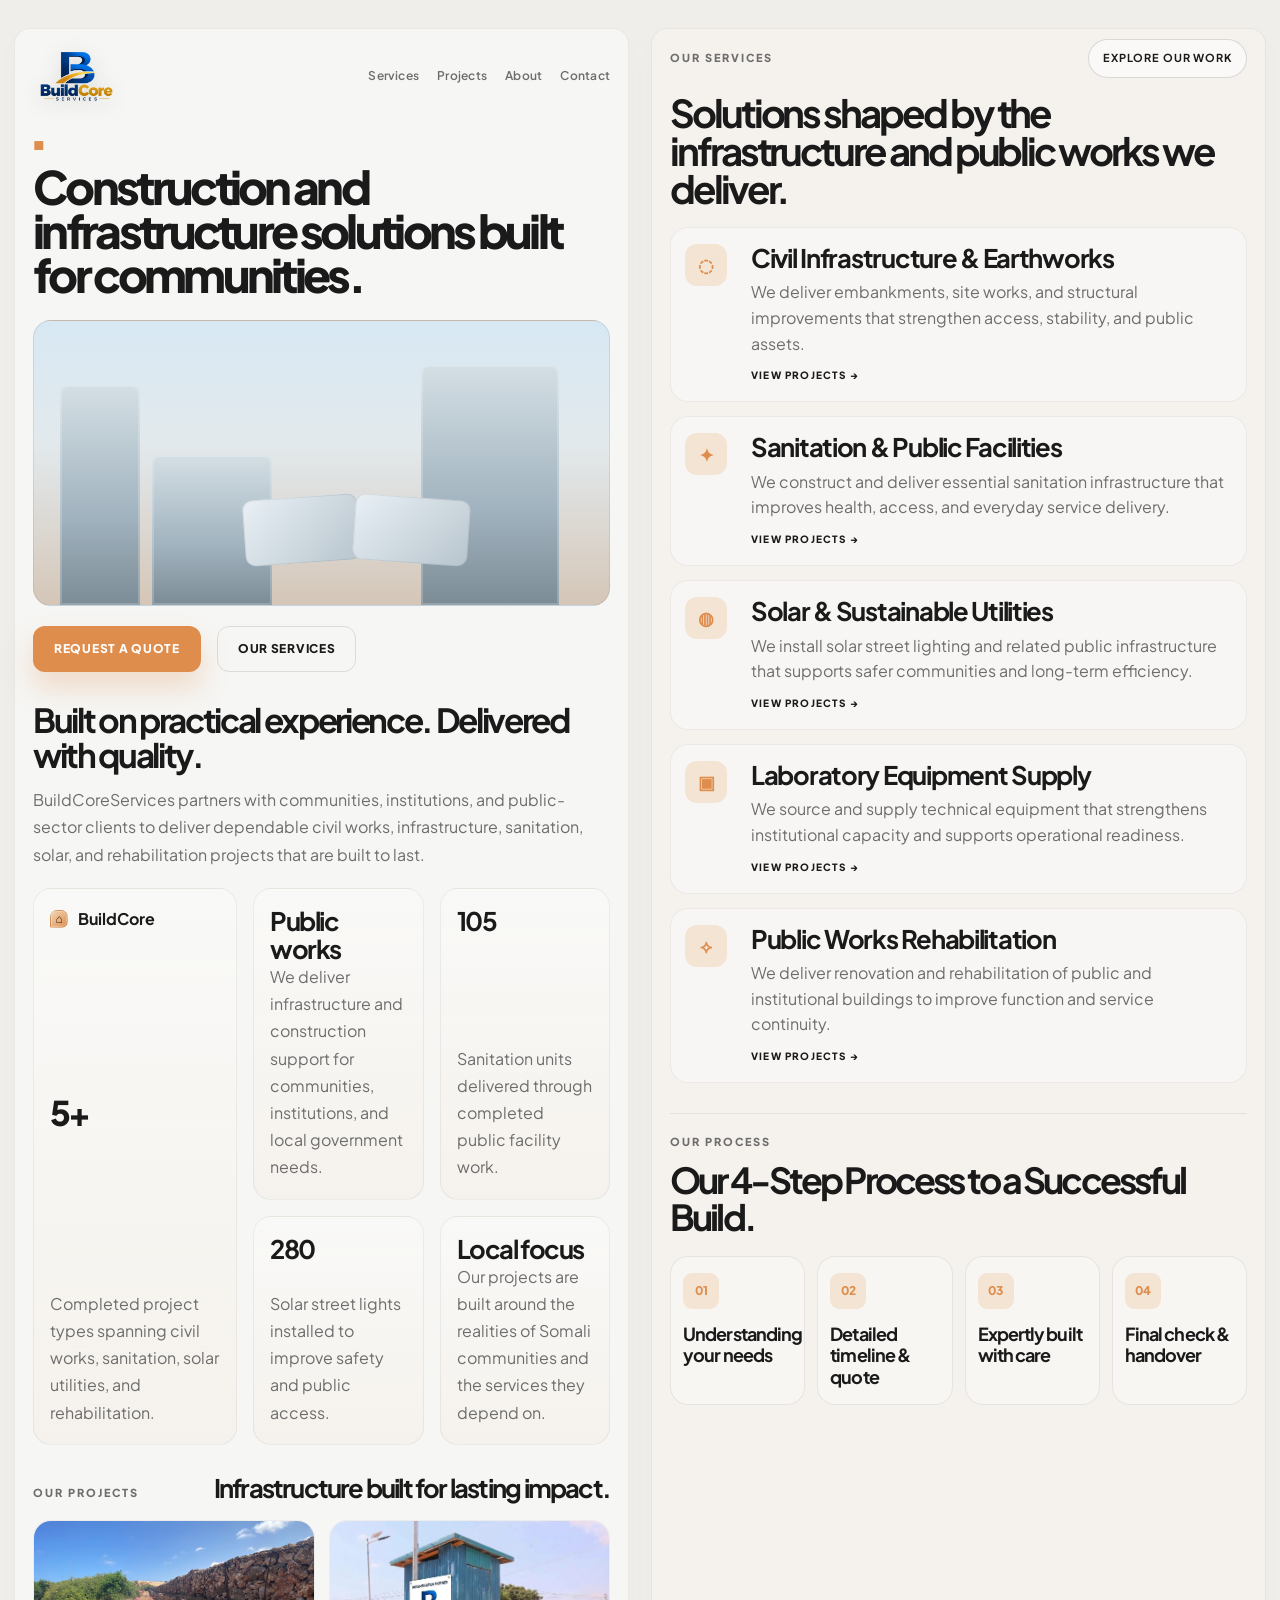
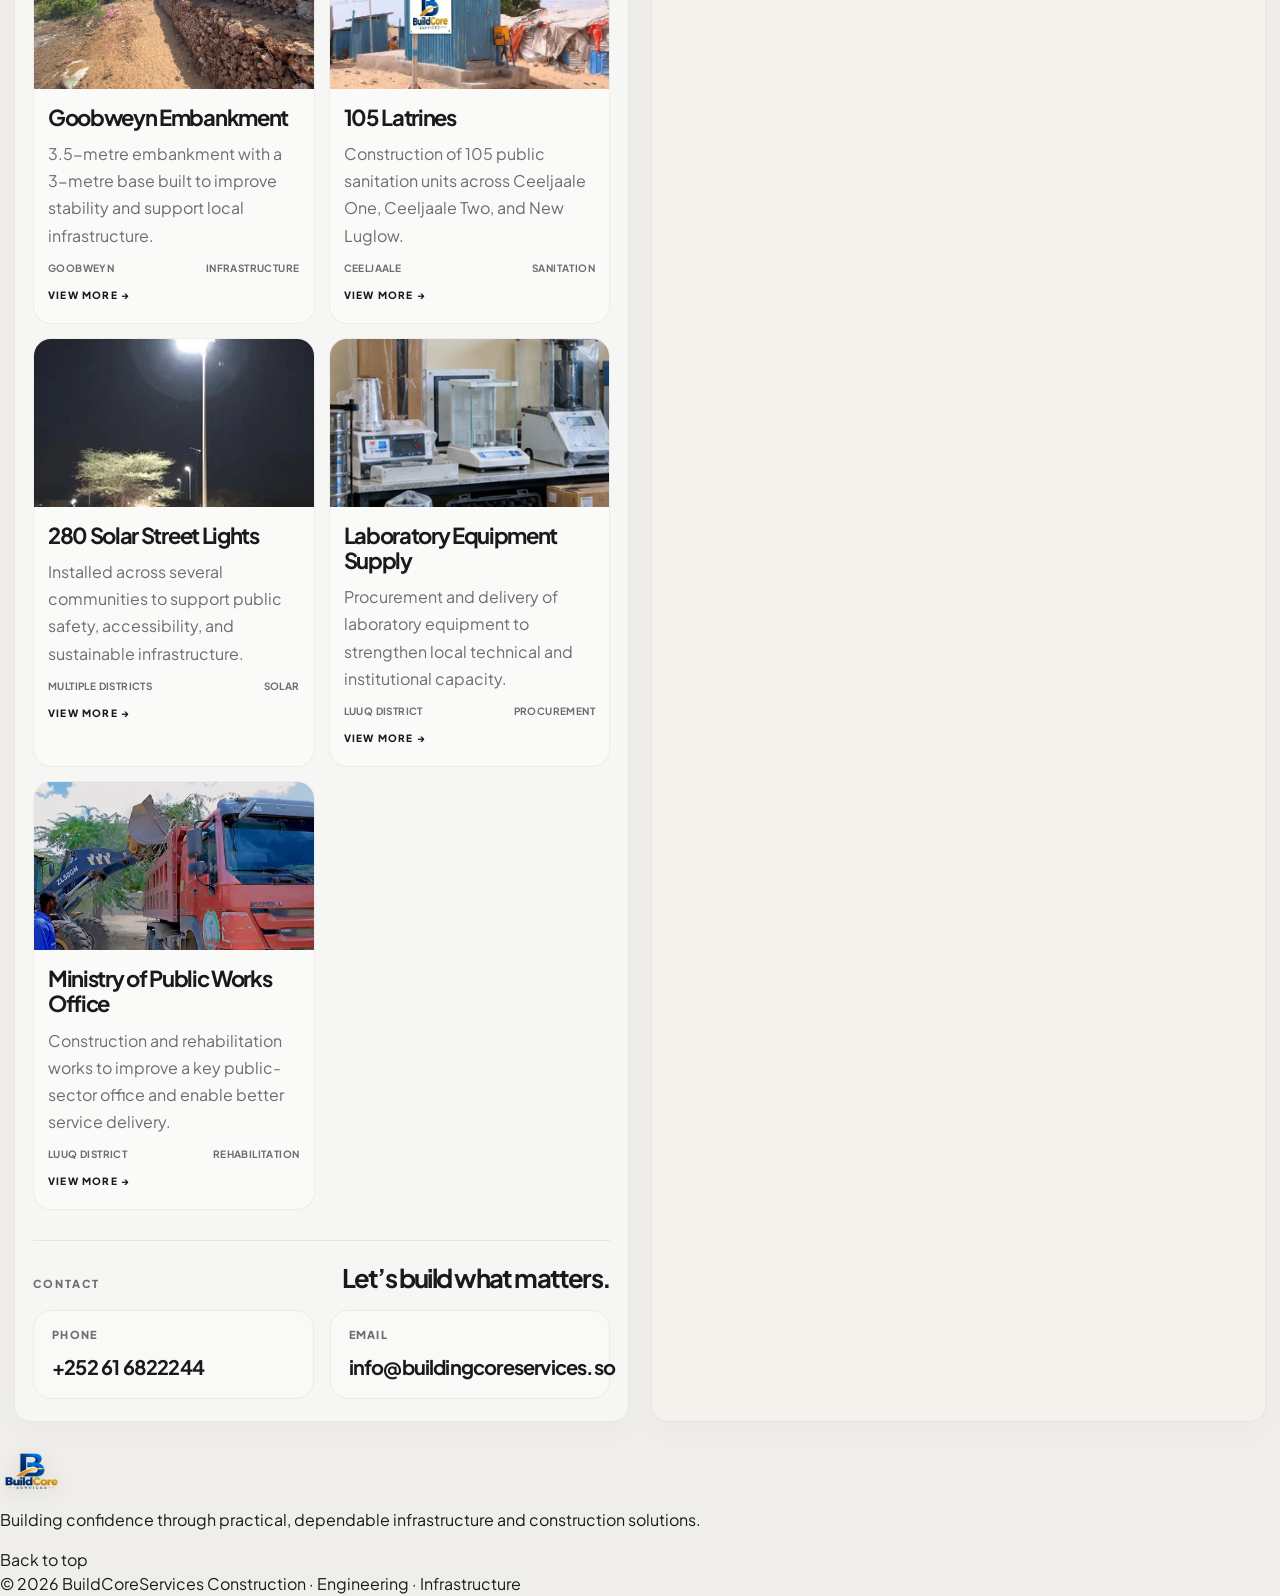
==== index.html @ 2fee492f "Add website files" ====
<!DOCTYPE html>
<html lang="en">
<head>
  <meta charset="UTF-8">
  <meta name="viewport" content="width=device-width, initial-scale=1.0">
  <title>BuildCoreServices | Building with Purpose</title>
  <link rel="icon" type="image/x-icon" href="assets/favicon.ico">
  <link rel="icon" type="image/png" sizes="32x32" href="assets/favicon-32x32.png">
  <link rel="icon" type="image/png" sizes="16x16" href="assets/favicon-16x16.png">
  <link rel="apple-touch-icon" sizes="180x180" href="assets/apple-touch-icon.png">
  <link rel="manifest" href="assets/site.webmanifest">
  <link rel="preconnect" href="https://fonts.googleapis.com">
  <link rel="preconnect" href="https://fonts.gstatic.com" crossorigin>
  <link href="https://fonts.googleapis.com/css2?family=Plus+Jakarta+Sans:wght@400;500;600;700;800&display=swap" rel="stylesheet">
  <link rel="stylesheet" href="styles.css">
</head>
<body id="top">
  <div class="page-shell">
    <div class="panel left-panel">
      <header class="panel-header left-header">
        <div class="brand brand-inline">
          <img class="brand-logo" src="assets/ChatGPT%20Image%20Oct%2020,%202026,%2007_03_15%20PM.png" alt="BuildCoreServices logo">
        </div>
        <nav class="mini-nav" aria-label="Main navigation">
          <a href="#services">Services</a>
          <a href="#projects">Projects</a>
          <a href="about.html">About</a>
          <a href="#contact">Contact</a>
        </nav>
      </header>

      <div class="hero-copy">
        <div class="eyebrow-line">■</div>
        <h1>Construction and infrastructure solutions built for communities.</h1>
      </div>

      <div class="hero-image-wrap">
        <div class="hero-image placeholder-scene">
          <div class="sky"></div>
          <div class="tower tower-left"></div>
          <div class="tower tower-right"></div>
          <div class="tower tower-mid"></div>
          <div class="worker worker-one"></div>
          <div class="worker worker-two"></div>
        </div>
      </div>

      <div class="cta-row">
        <a href="#contact" class="btn btn-primary">Request a Quote</a>
        <a href="#services" class="btn btn-secondary">Our Services</a>
      </div>

      <section class="quality-block" id="services">
        <h2>Built on practical experience. Delivered with quality.</h2>
        <p>BuildCoreServices partners with communities, institutions, and public-sector clients to deliver dependable civil works, infrastructure, sanitation, solar, and rehabilitation projects that are built to last.</p>

        <div class="quality-grid">
          <div class="stat-card large-card">
            <div class="mini-brand">
              <span class="brand-mark small-mark"><span class="mark-icon">⌂</span></span>
              <strong>BuildCore</strong>
            </div>
            <div class="big-number">5+</div>
            <p>Completed project types spanning civil works, sanitation, solar utilities, and rehabilitation.</p>
          </div>

          <div class="stat-card">
            <h3>Public works</h3>
            <p>We deliver infrastructure and construction support for communities, institutions, and local government needs.</p>
          </div>

          <div class="stat-card">
            <h3>105</h3>
            <p>Sanitation units delivered through completed public facility work.</p>
          </div>

          <div class="stat-card">
            <h3>280</h3>
            <p>Solar street lights installed to improve safety and public access.</p>
          </div>

          <div class="stat-card">
            <h3>Local focus</h3>
            <p>Our projects are built around the realities of Somali communities and the services they depend on.</p>
          </div>
        </div>
      </section>

      <section class="project-section" id="projects">
        <div class="section-lead">
          <div class="eyebrow-text">Our Projects</div>
          <h3>Infrastructure built for lasting impact.</h3>
        </div>

        <div class="project-cards compact-projects">
          <article class="project-card">
            <div class="project-photo photo-goobweyn"></div>
            <div class="project-meta">
              <h4>Goobweyn Embankment</h4>
              <p>3.5-metre embankment with a 3-metre base built to improve stability and support local infrastructure.</p>
              <div class="meta-row">
                <span>Goobweyn</span>
                <span>Infrastructure</span>
              </div>
              <a href="projects/goobweyn-embankment.html">View More →</a>
            </div>
          </article>

          <article class="project-card">
            <div class="project-photo photo-latrines"></div>
            <div class="project-meta">
              <h4>105 Latrines</h4>
              <p>Construction of 105 public sanitation units across Ceeljaale One, Ceeljaale Two, and New Luglow.</p>
              <div class="meta-row">
                <span>Ceeljaale</span>
                <span>Sanitation</span>
              </div>
              <a href="projects/latrines-ceeljaale.html">View More →</a>
            </div>
          </article>

          <article class="project-card">
            <div class="project-photo photo-solar"></div>
            <div class="project-meta">
              <h4>280 Solar Street Lights</h4>
              <p>Installed across several communities to support public safety, accessibility, and sustainable infrastructure.</p>
              <div class="meta-row">
                <span>Multiple districts</span>
                <span>Solar</span>
              </div>
              <a href="projects/solar-street-lights.html">View More →</a>
            </div>
          </article>

          <article class="project-card">
            <div class="project-photo photo-lab"></div>
            <div class="project-meta">
              <h4>Laboratory Equipment Supply</h4>
              <p>Procurement and delivery of laboratory equipment to strengthen local technical and institutional capacity.</p>
              <div class="meta-row">
                <span>Luuq District</span>
                <span>Procurement</span>
              </div>
              <a href="projects/laboratory-equipment.html">View More →</a>
            </div>
          </article>

          <article class="project-card">
            <div class="project-photo photo-ministry"></div>
            <div class="project-meta">
              <h4>Ministry of Public Works Office</h4>
              <p>Construction and rehabilitation works to improve a key public-sector office and enable better service delivery.</p>
              <div class="meta-row">
                <span>Luuq District</span>
                <span>Rehabilitation</span>
              </div>
              <a href="projects/ministry-public-works.html">View More →</a>
            </div>
          </article>
        </div>
      </section>

      <section class="contact-section" id="contact">
        <div class="section-lead">
          <div class="eyebrow-text">Contact</div>
          <h3>Let’s build what matters.</h3>
        </div>

        <div class="contact-panel">
          <div class="contact-method">
            <span>Phone</span>
            <a href="tel:+252616822244">+252 61 6822244</a>
          </div>
          <div class="contact-method">
            <span>Email</span>
            <a href="mailto:info@buildingcoreservices.so">info@buildingcoreservices.so</a>
          </div>
        </div>
      </section>
    </div>

    <div class="panel right-panel">
      <header class="panel-header right-header">
        <div class="eyebrow-text">Our Services</div>
        <button class="ghost-btn">Explore Our Work</button>
      </header>

      <h2 class="right-title">Solutions shaped by the infrastructure and public works we deliver.</h2>

      <div class="service-stack">
        <article class="service-tile">
          <div class="tile-icon">◌</div>
          <div class="tile-copy">
            <h3>Civil Infrastructure &amp; Earthworks</h3>
            <p>We deliver embankments, site works, and structural improvements that strengthen access, stability, and public assets.</p>
            <a href="#projects">View projects →</a>
          </div>
        </article>

        <article class="service-tile">
          <div class="tile-icon">✦</div>
          <div class="tile-copy">
            <h3>Sanitation &amp; Public Facilities</h3>
            <p>We construct and deliver essential sanitation infrastructure that improves health, access, and everyday service delivery.</p>
            <a href="#projects">View projects →</a>
          </div>
        </article>

        <article class="service-tile">
          <div class="tile-icon">◍</div>
          <div class="tile-copy">
            <h3>Solar &amp; Sustainable Utilities</h3>
            <p>We install solar street lighting and related public infrastructure that supports safer communities and long-term efficiency.</p>
            <a href="#projects">View projects →</a>
          </div>
        </article>

        <article class="service-tile">
          <div class="tile-icon">▣</div>
          <div class="tile-copy">
            <h3>Laboratory Equipment Supply</h3>
            <p>We source and supply technical equipment that strengthens institutional capacity and supports operational readiness.</p>
            <a href="#projects">View projects →</a>
          </div>
        </article>

        <article class="service-tile">
          <div class="tile-icon">⟡</div>
          <div class="tile-copy">
            <h3>Public Works Rehabilitation</h3>
            <p>We deliver renovation and rehabilitation of public and institutional buildings to improve function and service continuity.</p>
            <a href="#projects">View projects →</a>
          </div>
        </article>
      </div>

      <div class="process-banner">
        <div class="eyebrow-text">Our Process</div>
        <h3>Our 4-Step Process to a Successful Build.</h3>
        <div class="process-steps">
          <div class="step"><span>01</span><h4>Understanding your needs</h4></div>
          <div class="step"><span>02</span><h4>Detailed timeline &amp; quote</h4></div>
          <div class="step"><span>03</span><h4>Expertly built with care</h4></div>
          <div class="step"><span>04</span><h4>Final check &amp; handover</h4></div>
        </div>
      </div>
    </div>
  </div>

  <footer class="site-footer homepage-footer">
    <div class="container footer-top">
      <a class="brand brand-small" href="index.html" aria-label="BuildCoreServices home">
        <img class="brand-logo brand-logo-footer" src="assets/ChatGPT%20Image%20Oct%2020,%202026,%2007_03_15%20PM.png" alt="BuildCoreServices logo">
      </a>
      <p>Building confidence through practical, dependable infrastructure and construction solutions.</p>
      <a href="#top" class="back-top">Back to top</a>
    </div>
    <div class="container footer-bottom">
      <span>© <span id="year"></span> BuildCoreServices</span>
      <span>Construction · Engineering · Infrastructure</span>
    </div>
  </footer>

  <script src="script.js"></script>
</body>
</html>
---- styles.css ----
:root {
  --page-bg: #efeeeb;
  --panel-bg: #f6f4f1;
  --card-bg: #f4f1ec;
  --off-white: #faf8f6;
  --orange: #df8d4d;
  --orange-soft: #f4e4d4;
  --text: #1a1a1a;
  --muted: #6d6d6d;
  --line: rgba(26, 26, 26, 0.08);
  --shadow: 0 20px 40px rgba(23, 18, 13, 0.08);
  --radius: 22px;
}

* { box-sizing: border-box; }
html { scroll-behavior: smooth; }
body {
  margin: 0;
  font-family: 'Plus Jakarta Sans', 'Inter', sans-serif;
  background: var(--page-bg);
  color: var(--text);
  line-height: 1.5;
  -webkit-font-smoothing: antialiased;
}

a { color: inherit; text-decoration: none; }
img { display: block; max-width: 100%; }
button { font: inherit; }
::selection { background: rgba(223, 141, 77, 0.18); }

.page-shell {
  max-width: 1360px;
  margin: 28px auto;
  display: grid;
  grid-template-columns: 1fr 1fr;
  gap: 22px;
  padding: 0 14px;
}

.panel {
  background: rgba(255,255,255,0.46);
  border: 1px solid rgba(26,26,26,0.06);
  border-radius: 16px;
  padding: 18px 18px 22px;
  box-shadow: 0 12px 30px rgba(16, 11, 6, 0.02);
}

.panel-header {
  display: flex;
  align-items: center;
  justify-content: space-between;
  gap: 16px;
}

.brand-inline {
  display: inline-flex;
  align-items: center;
  gap: 10px;
}

.brand-logo {
  display: block;
  height: 58px;
  width: auto;
  max-width: 230px;
  object-fit: contain;
  filter: drop-shadow(0 4px 10px rgba(23, 23, 23, 0.12));
}

.brand-logo-footer {
  height: 42px;
}

.brand-mark {
  display: inline-flex;
  width: 27px;
  height: 27px;
  align-items: center;
  justify-content: center;
  border-radius: 7px 7px 7px 2px;
  background: linear-gradient(135deg, #f1d6b4, #df8d4d);
  border: 1px solid rgba(26,26,26,0.08);
  color: #2e1f0f;
  font-weight: 800;
  box-shadow: inset 0 0 0 1px rgba(255,255,255,0.25);
}

.small-mark {
  width: 18px;
  height: 18px;
  font-size: 12px;
}

.mark-icon { font-size: 12px; }

.brand-text {
  font-size: 18px;
  font-weight: 800;
  letter-spacing: -0.05em;
}

.mini-nav {
  display: flex;
  align-items: center;
  flex-wrap: wrap;
  justify-content: center;
  gap: 18px;
  font-size: 12px;
  letter-spacing: 0.02em;
  color: var(--muted);
  font-weight: 600;
}

.hero-copy {
  margin-top: 22px;
  padding-top: 10px;
}

.eyebrow-line {
  font-size: 12px;
  color: var(--orange);
  margin-bottom: 10px;
}

.left-panel h1 {
  margin: 0;
  font-size: clamp(38px, 3.6vw, 68px);
  line-height: 0.95;
  letter-spacing: -0.08em;
  font-weight: 800;
  max-width: 620px;
}

.right-heading,
.right-title {
  margin: 0;
}

.hero-image-wrap {
  margin-top: 24px;
}

.placeholder-scene {
  position: relative;
  height: 286px;
  overflow: hidden;
  border-radius: 18px;
  background: linear-gradient(180deg, #cfe3f0 0%, #dfe7eb 42%, #d5c6b7 100%);
  border: 1px solid rgba(26,26,26,0.08);
}

.sky { position: absolute; inset: 0; background: linear-gradient(180deg, rgba(255,255,255,0.18), rgba(255,255,255,0)); }

.tower {
  position: absolute;
  bottom: 0;
  width: 110px;
  border-radius: 8px 8px 0 0;
  background: linear-gradient(180deg, #d4dfe4, #a1b3bf 60%, #7c8c96 100%);
  box-shadow: inset 0 0 0 2px rgba(255,255,255,0.2);
}

.tower-left { left: 26px; height: 220px; width: 80px; }
.tower-mid { left: 118px; height: 150px; width: 120px; }
.tower-right { right: 50px; height: 240px; width: 138px; }

.worker {
  position: absolute;
  bottom: 42px;
  width: 115px;
  height: 66px;
  border-radius: 10px;
  background: linear-gradient(135deg, #e9f0f6, #b8c5cd);
  box-shadow: inset 0 0 0 1px rgba(26,26,26,0.08);
}

.worker-one { left: 210px; transform: rotate(-4deg); }
.worker-two { right: 140px; transform: rotate(4deg); }

.cta-row {
  display: flex;
  gap: 16px;
  margin-top: 20px;
  margin-bottom: 30px;
}

.btn {
  display: inline-flex;
  align-items: center;
  justify-content: center;
  min-height: 46px;
  padding: 0 20px;
  border-radius: 12px;
  font-size: 12px;
  font-weight: 800;
  letter-spacing: 0.06em;
  text-transform: uppercase;
  border: 1px solid transparent;
}

.btn-primary {
  background: var(--orange);
  color: #fff;
  box-shadow: 0 16px 28px rgba(223,141,77,0.25);
}

.btn-secondary {
  background: transparent;
  border-color: rgba(26,26,26,0.12);
  color: var(--text);
}

.quality-block {
  margin-top: 20px;
}

.quality-block h2 {
  margin: 0 0 14px;
  font-size: clamp(26px, 2.6vw, 42px);
  letter-spacing: -0.07em;
  line-height: 1.05;
}

.quality-block p {
  margin: 0;
  color: var(--muted);
  line-height: 1.7;
}

.quality-grid {
  display: grid;
  grid-template-columns: 1.2fr 1fr 1fr;
  gap: 16px;
  margin-top: 20px;
}

.stat-card {
  background: rgba(255,255,255,0.18);
  border: 1px solid rgba(26,26,26,0.06);
  border-radius: 18px;
  padding: 18px 16px;
  min-height: 128px;
  display: flex;
  flex-direction: column;
  justify-content: space-between;
  background: linear-gradient(180deg, rgba(255,255,255,0.36), rgba(245,240,233,0.7));
}

.large-card {
  grid-column: 1 / 2;
  grid-row: 1 / 3;
  min-height: 262px;
}

.mini-brand {
  display: flex;
  align-items: center;
  gap: 10px;
  margin-bottom: 18px;
}

.big-number {
  font-size: clamp(34px, 2.5vw, 52px);
  font-weight: 800;
  letter-spacing: -0.08em;
  line-height: 1;
  margin-bottom: 12px;
}

.stat-card h3 {
  margin: 0;
  font-size: clamp(18px, 2vw, 28px);
  letter-spacing: -0.06em;
  line-height: 1.1;
}

.right-panel {
  background: #f5f2ee;
  padding-top: 10px;
}

.right-header {
  margin-bottom: 16px;
}

.eyebrow-text {
  font-size: 11px;
  letter-spacing: 0.18em;
  text-transform: uppercase;
  color: var(--muted);
  font-weight: 800;
}

.ghost-btn {
  border: 1px solid rgba(26,26,26,0.14);
  background: rgba(255,255,255,0.5);
  color: var(--text);
  padding: 10px 14px;
  border-radius: 999px;
  font-size: 11px;
  letter-spacing: 0.08em;
  text-transform: uppercase;
  font-weight: 700;
  cursor: pointer;
}

.right-title {
  margin: 8px 0 18px;
  font-size: clamp(34px, 3vw, 54px);
  line-height: 1;
  letter-spacing: -0.08em;
  max-width: 570px;
}

.service-stack {
  display: grid;
  gap: 14px;
  margin-top: 8px;
}

.service-tile {
  display: grid;
  grid-template-columns: 52px 1fr;
  gap: 14px;
  background: rgba(255,255,255,0.34);
  border: 1px solid rgba(26,26,26,0.06);
  border-radius: 18px;
  padding: 16px 14px;
}

.tile-icon {
  display: grid;
  place-items: center;
  width: 42px;
  height: 42px;
  border-radius: 12px;
  background: var(--orange-soft);
  color: var(--orange);
  font-size: 18px;
  font-weight: 900;
}

.tile-copy h3 {
  margin: 0 0 8px;
  font-size: clamp(20px, 2vw, 28px);
  line-height: 1.08;
  letter-spacing: -0.05em;
}

.tile-copy p {
  margin: 0;
  color: var(--muted);
  line-height: 1.6;
}

.tile-copy a,
.project-meta a {
  display: inline-block;
  margin-top: 12px;
  color: var(--text);
  font-size: 10px;
  letter-spacing: 0.12em;
  text-transform: uppercase;
  font-weight: 800;
}

.project-section {
  margin-top: 30px;
}

.section-lead {
  display: flex;
  align-items: end;
  justify-content: space-between;
  gap: 16px;
  margin-bottom: 18px;
}

.section-lead h3 {
  margin: 0;
  font-size: clamp(24px, 2vw, 38px);
  letter-spacing: -0.07em;
  line-height: 1.05;
}

.project-cards {
  display: grid;
  grid-template-columns: repeat(3, minmax(0, 1fr));
  gap: 14px;
}

.compact-projects {
  grid-template-columns: repeat(2, minmax(0, 1fr));
}

.project-card {
  background: rgba(255,255,255,0.42);
  border: 1px solid rgba(26,26,26,0.06);
  border-radius: 18px;
  overflow: hidden;
}

.project-photo {
  position: relative;
  display: grid;
  place-items: center;
  min-height: 168px;
  color: rgba(26,26,26,0.5);
  text-transform: uppercase;
  letter-spacing: 0.12em;
  font-size: 10px;
  font-weight: 800;
  background-size: cover;
  background-position: center;
  background-repeat: no-repeat;
}

.photo-goobweyn { background-image: url('assets/goobweyn.jpeg'); }
.photo-latrines { background-image: url('assets/latrines.jpeg'); }
.photo-solar { background-image: url('assets/solar.jpeg'); }
.photo-lab { background-image: url('assets/labequipment.png'); }
.photo-ministry { background-image: url('assets/rehabministryofpublicworks.jpeg'); }

.project-meta {
  padding: 16px 14px 18px;
}

.project-meta h4 {
  margin: 0 0 10px;
  font-size: 22px;
  letter-spacing: -0.06em;
  line-height: 1.15;
}

.project-meta p {
  margin: 0;
  color: var(--muted);
  line-height: 1.7;
}

.meta-row {
  display: flex;
  justify-content: space-between;
  gap: 12px;
  margin-top: 12px;
  color: var(--muted);
  font-size: 10px;
  letter-spacing: 0.04em;
  text-transform: uppercase;
  font-weight: 700;
}

.process-banner {
  margin-top: 30px;
  padding-top: 20px;
  border-top: 1px solid rgba(26,26,26,0.08);
}

.process-banner h3 {
  margin: 10px 0 20px;
  font-size: clamp(28px, 2.8vw, 48px);
  line-height: 1.05;
  letter-spacing: -0.08em;
}

.process-steps {
  display: grid;
  grid-template-columns: repeat(4, minmax(0, 1fr));
  gap: 12px;
}

.step {
  background: rgba(255,255,255,0.3);
  border: 1px solid rgba(26,26,26,0.08);
  border-radius: 18px;
  padding: 16px 12px;
}

.step span {
  display: inline-flex;
  align-items: center;
  justify-content: center;
  width: 36px;
  height: 36px;
  border-radius: 9px;
  background: var(--orange-soft);
  color: var(--orange);
  font-size: 12px;
  font-weight: 800;
}

.step h4 {
  margin: 14px 0 0;
  font-size: 18px;
  letter-spacing: -0.05em;
  line-height: 1.2;
}

.project-page {
  background: var(--page-bg);
  color: var(--text);
}

.project-page .site-header {
  position: sticky;
  top: 0;
  z-index: 30;
  background: rgba(255, 255, 255, 0.82);
  backdrop-filter: blur(12px);
  border-bottom: 1px solid var(--line);
}

.project-page .container {
  width: min(1120px, calc(100% - 32px));
  margin: 0 auto;
}

.project-page .nav-wrap {
  display: flex;
  align-items: center;
  justify-content: space-between;
  gap: 16px;
  min-height: 86px;
}

.project-page .brand {
  display: inline-flex;
  align-items: center;
}

.project-page .main-nav {
  display: flex;
  align-items: center;
  gap: 26px;
  font-size: 12px;
  letter-spacing: 0.12em;
  text-transform: uppercase;
  font-weight: 700;
  color: var(--muted);
}

.project-page .main-nav a {
  position: relative;
}

.project-page .main-nav a::after {
  content: "";
  position: absolute;
  left: 0;
  bottom: -8px;
  width: 100%;
  height: 2px;
  background: var(--orange);
  transform: scaleX(0);
  transform-origin: left;
  transition: transform 0.2s ease;
}

.project-page .main-nav a:hover::after {
  transform: scaleX(1);
}

.project-page .nav-cta {
  display: inline-flex;
  align-items: center;
  justify-content: center;
  padding: 12px 18px;
  min-height: 44px;
  border-radius: 12px;
  background: var(--orange);
  color: #fff;
  font-size: 11px;
  letter-spacing: 0.12em;
  text-transform: uppercase;
  font-weight: 800;
  box-shadow: 0 16px 28px rgba(223, 141, 77, 0.22);
}

.project-page .project-header {
  padding: 72px 0 32px;
  background: linear-gradient(180deg, rgba(255,255,255,0.45), rgba(255,255,255,0.12));
}

.project-page .project-title-wrap {
  max-width: 840px;
}

.project-page .project-kicker {
  margin: 0 0 14px;
  color: var(--orange);
  font-size: 11px;
  font-weight: 800;
  letter-spacing: 0.18em;
  text-transform: uppercase;
}

.project-page .project-title-wrap h1 {
  margin: 0;
  font-size: clamp(42px, 4vw, 72px);
  letter-spacing: -0.08em;
  line-height: 0.96;
}

.project-page .project-summary {
  margin: 18px 0 0;
  max-width: 640px;
  color: var(--muted);
  font-size: 18px;
  line-height: 1.7;
}

.project-page .project-shell {
  padding: 0 0 80px;
}

.project-page .project-content {
  background: rgba(255,255,255,0.5);
  border: 1px solid var(--line);
  border-radius: 26px;
  padding: 28px 30px 34px;
  box-shadow: var(--shadow);
}

.project-page .project-meta {
  display: grid;
  grid-template-columns: repeat(3, minmax(0, 1fr));
  gap: 12px;
  margin-bottom: 24px;
}

.project-page .project-meta span {
  display: block;
  background: rgba(244, 228, 212, 0.55);
  border: 1px solid rgba(223, 141, 77, 0.12);
  color: var(--text);
  border-radius: 14px;
  padding: 12px 14px;
  font-size: 12px;
  font-weight: 700;
  line-height: 1.5;
}

.project-page .project-content p {
  margin: 0 0 20px;
  color: var(--muted);
  font-size: 17px;
  line-height: 1.8;
}

.project-page .project-content h2 {
  margin: 30px 0 14px;
  font-size: clamp(28px, 2.5vw, 40px);
  letter-spacing: -0.06em;
  line-height: 1.12;
}

.project-page .project-content ul {
  margin: 0 0 24px;
  padding-left: 20px;
  color: var(--text);
}

.project-page .project-content li {
  margin-bottom: 10px;
  color: var(--muted);
  font-size: 17px;
  line-height: 1.7;
}

.contact-section {
  margin-top: 30px;
  padding-top: 24px;
  border-top: 1px solid rgba(26,26,26,0.08);
}

.contact-panel {
  display: grid;
  grid-template-columns: repeat(2, minmax(0, 1fr));
  gap: 16px;
  margin-top: 16px;
}

.contact-method {
  display: flex;
  flex-direction: column;
  gap: 8px;
  background: rgba(255,255,255,0.36);
  border: 1px solid rgba(26,26,26,0.06);
  border-radius: 18px;
  padding: 16px 18px;
}

.contact-method span {
  font-size: 11px;
  letter-spacing: 0.12em;
  text-transform: uppercase;
  color: var(--muted);
  font-weight: 800;
}

.contact-method a {
  font-size: 20px;
  letter-spacing: -0.04em;
  font-weight: 700;
}

.project-page .project-back {
  display: inline-flex;
  align-items: center;
  gap: 8px;
  margin-top: 12px;
  color: var(--text);
  font-size: 11px;
  font-weight: 800;
  letter-spacing: 0.12em;
  text-transform: uppercase;
}

.project-page .site-footer {
  border-top: 1px solid var(--line);
  background: #f7f5f2;
}

.project-page .footer-top,
.project-page .footer-bottom {
  display: flex;
  align-items: center;
  justify-content: space-between;
  gap: 18px;
}

.project-page .footer-top {
  padding: 26px 0 18px;
}

.project-page .footer-top p {
  margin: 0;
  flex: 1;
  color: var(--muted);
  font-size: 14px;
}

.project-page .back-top {
  color: var(--text);
  font-size: 11px;
  letter-spacing: 0.12em;
  text-transform: uppercase;
  font-weight: 800;
}

.project-page .footer-bottom {
  padding: 18px 0 28px;
  border-top: 1px solid var(--line);
  color: var(--muted);
  font-size: 14px;
}

@media (max-width: 1100px) {
  .page-shell {
    grid-template-columns: 1fr;
  }
  .project-cards {
    grid-template-columns: repeat(2, minmax(0, 1fr));
  }
}

@media (max-width: 760px) {
  .page-shell {
    margin: 14px auto;
    padding: 0 10px;
  }

  .panel {
    padding: 16px 14px 18px;
  }

  .panel-header,
  .section-lead,
  .right-header {
    flex-direction: column;
    align-items: flex-start;
  }

  .mini-nav {
    justify-content: flex-start;
    gap: 10px 14px;
  }

  .cta-row {
    flex-direction: column;
  }

  .quality-grid,
  .project-cards,
  .process-steps {
    grid-template-columns: 1fr;
  }

  .large-card {
    grid-column: auto;
    grid-row: auto;
  }

  .service-tile {
    grid-template-columns: 1fr;
  }
}
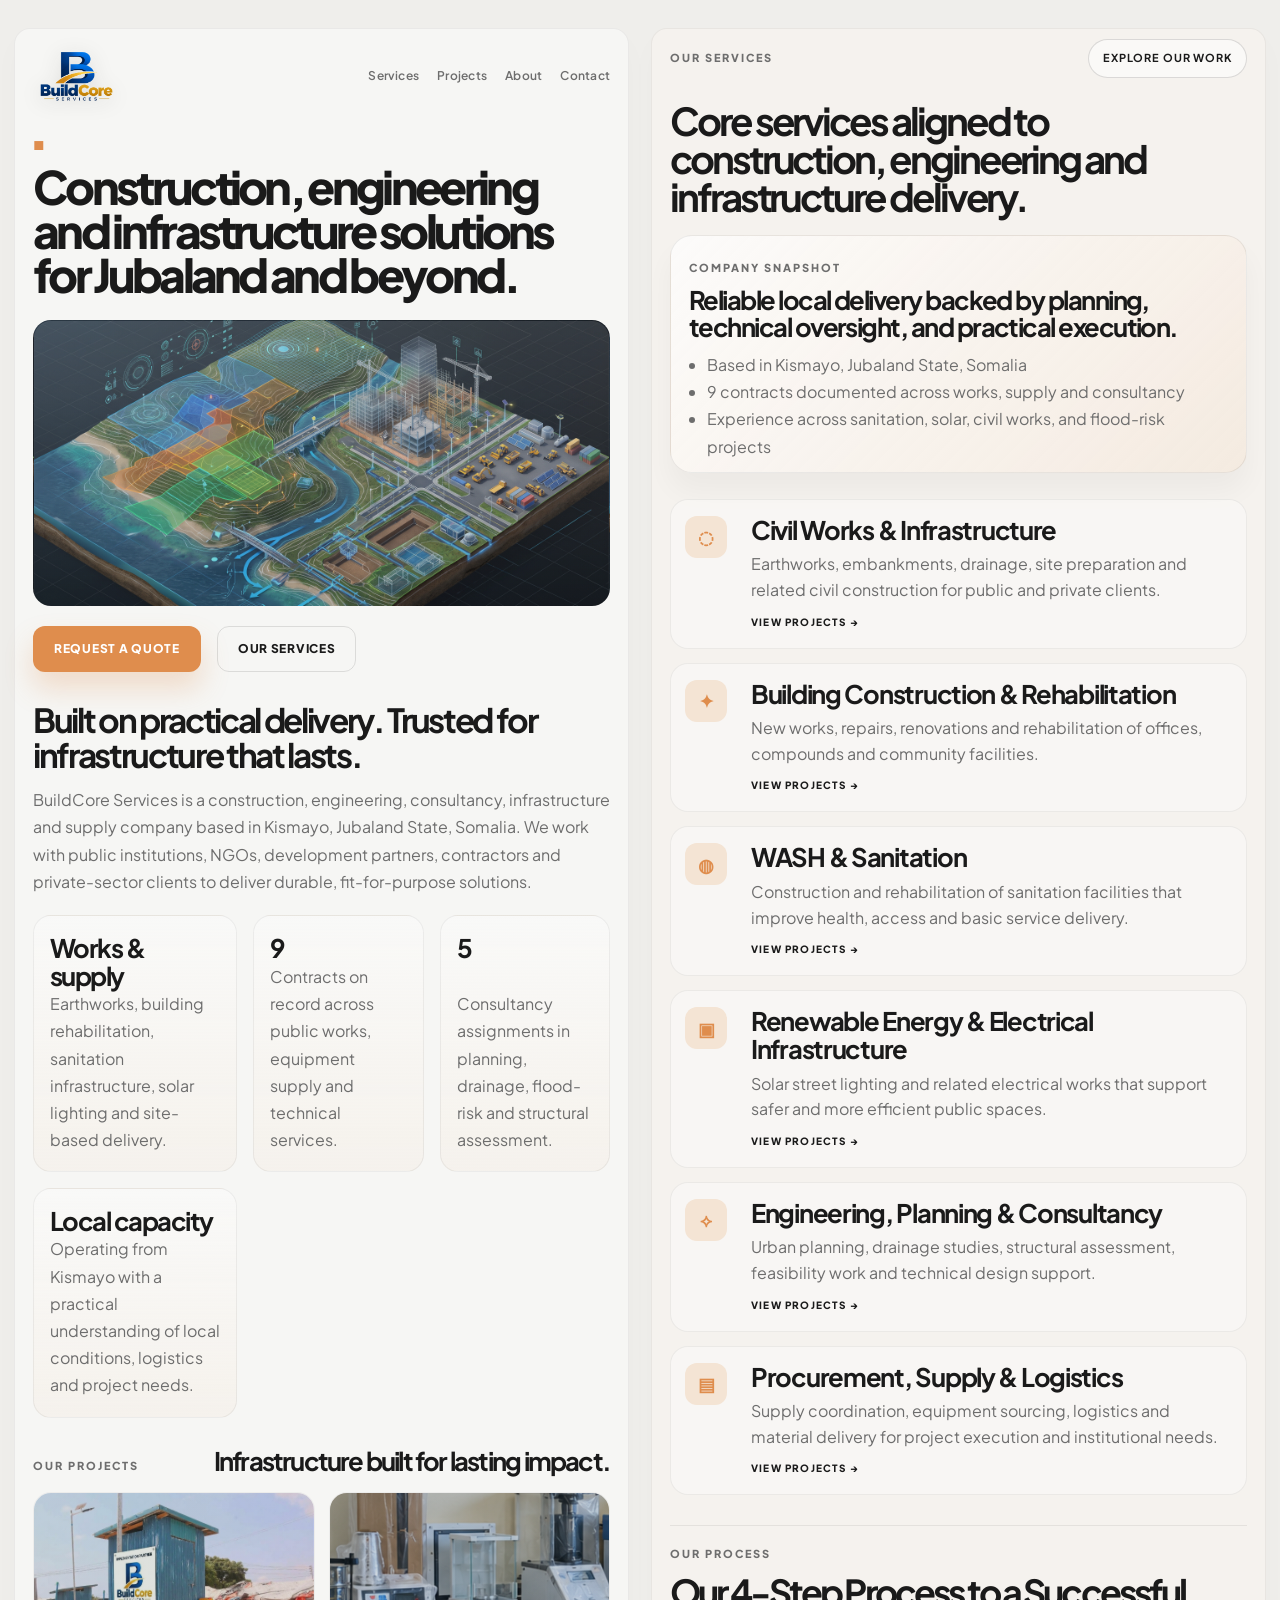
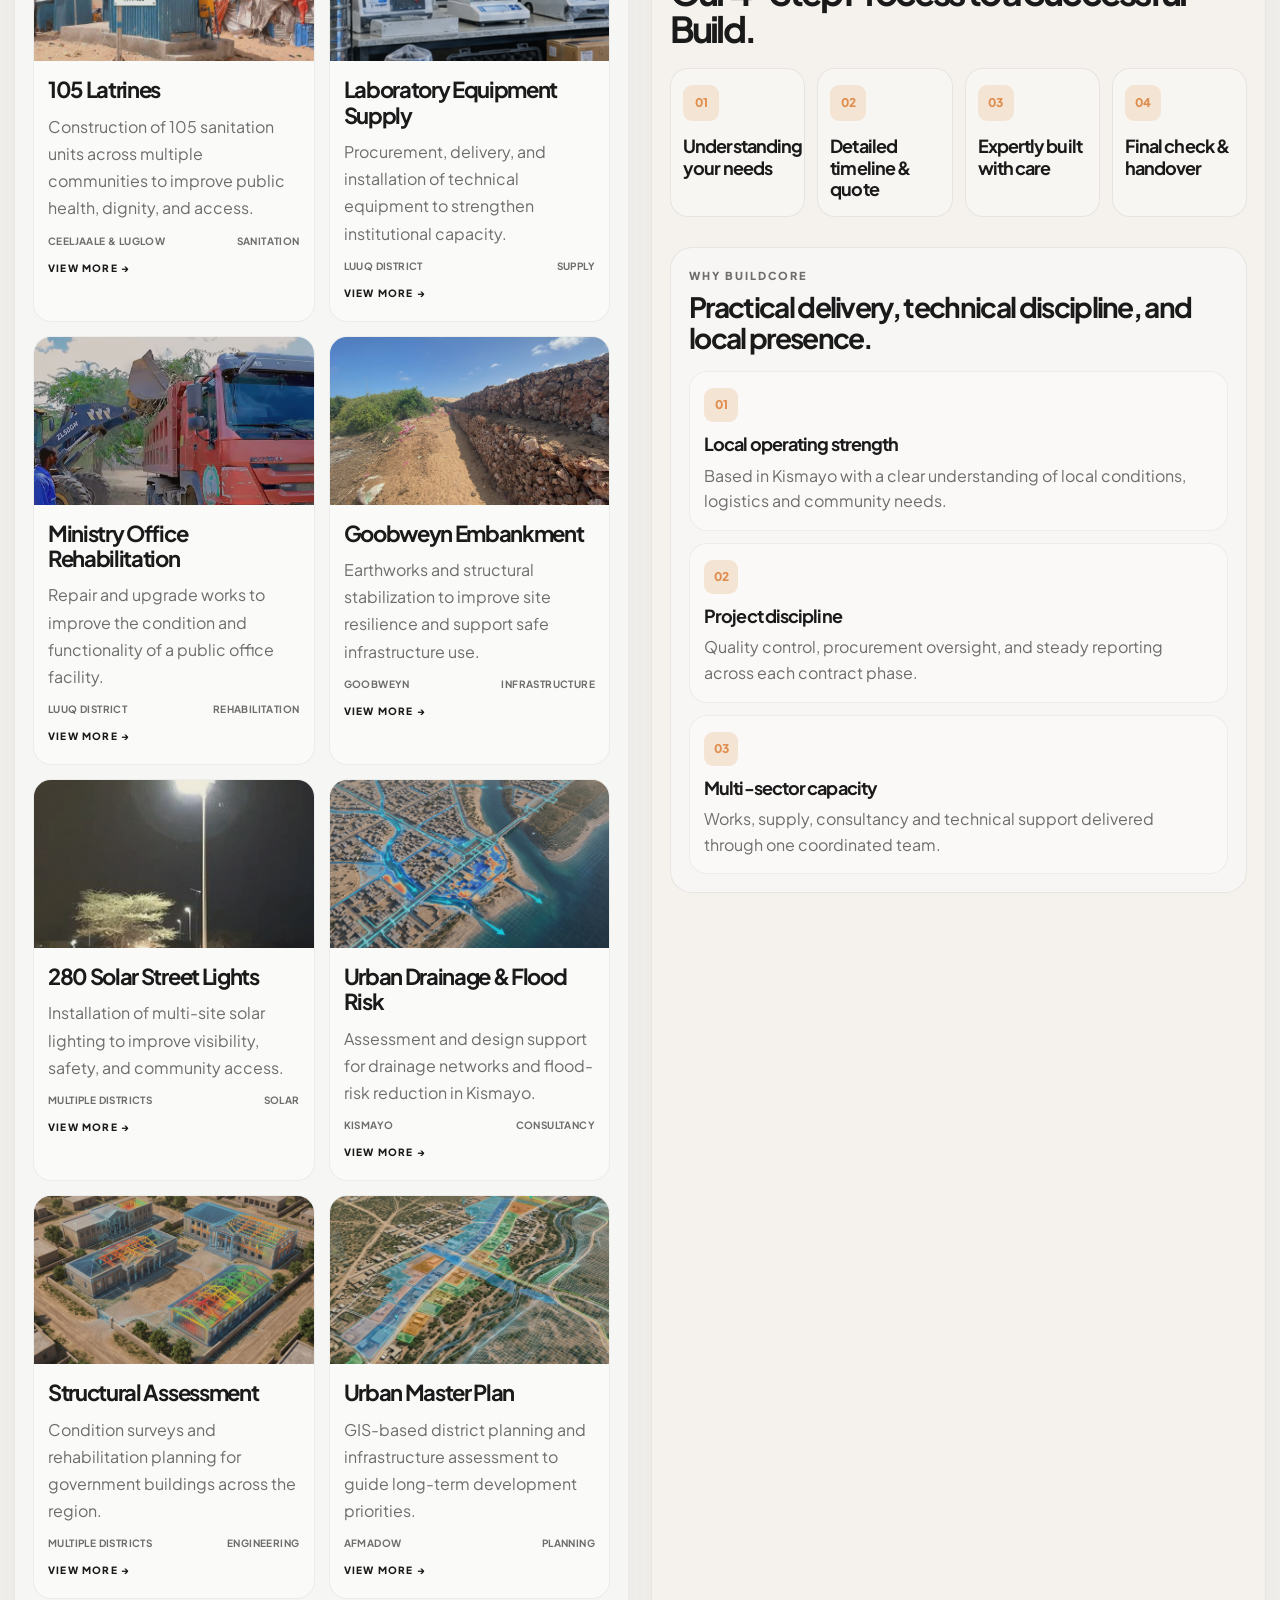
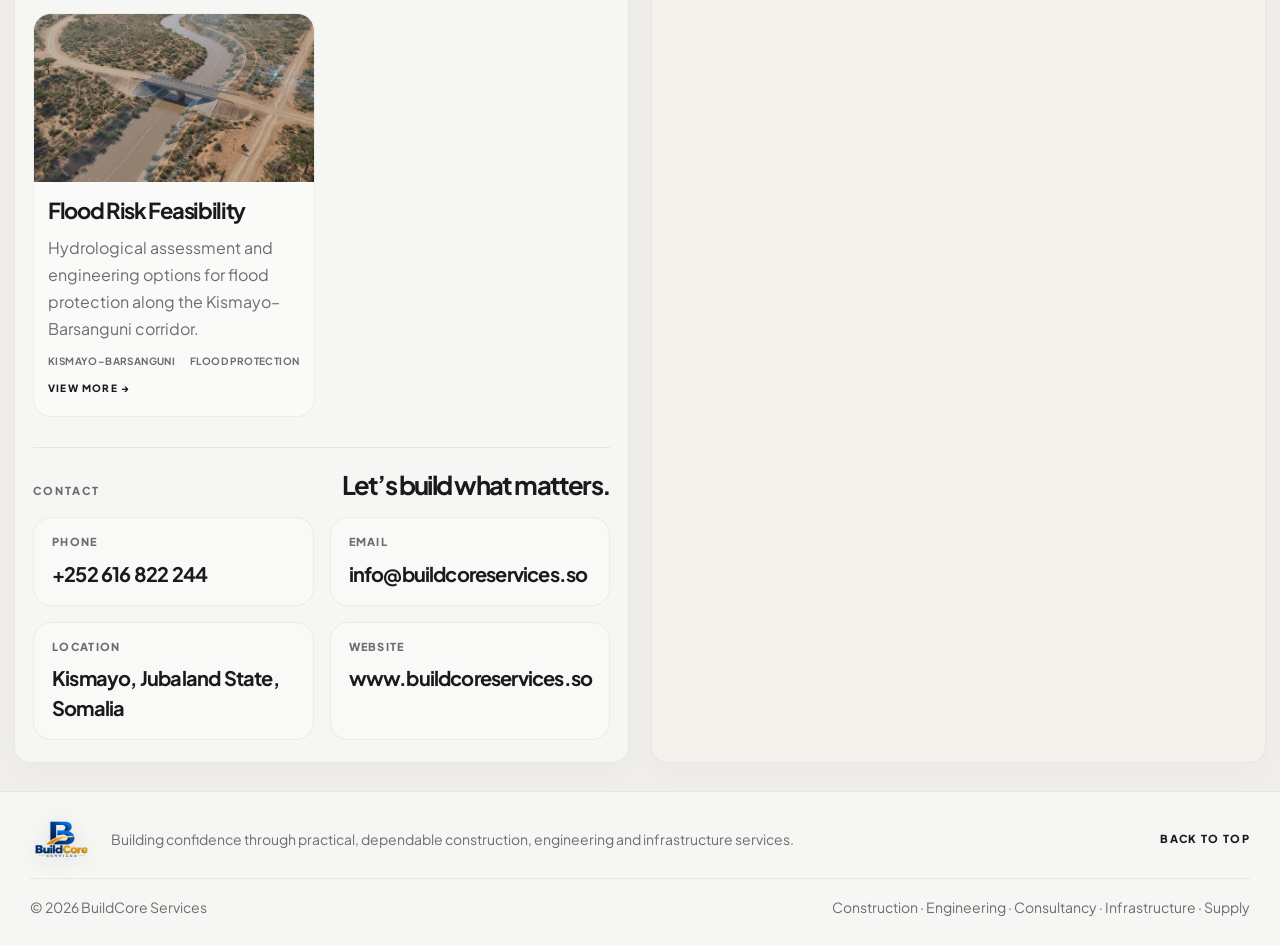
==== commit b4c96a21: "Update homepage imagery and project portfolio" ====
--- a/index.html
+++ b/index.html
@@ -3,7 +3,7 @@
 <head>
   <meta charset="UTF-8">
   <meta name="viewport" content="width=device-width, initial-scale=1.0">
-  <title>BuildCoreServices | Building with Purpose</title>
+  <title>BuildCore Services | Construction • Engineering • Consultancy</title>
   <link rel="icon" type="image/x-icon" href="assets/favicon.ico">
   <link rel="icon" type="image/png" sizes="32x32" href="assets/favicon-32x32.png">
   <link rel="icon" type="image/png" sizes="16x16" href="assets/favicon-16x16.png">
@@ -19,7 +19,7 @@
     <div class="panel left-panel">
       <header class="panel-header left-header">
         <div class="brand brand-inline">
-          <img class="brand-logo" src="assets/ChatGPT%20Image%20Oct%2020,%202026,%2007_03_15%20PM.png" alt="BuildCoreServices logo">
+          <img class="brand-logo" src="assets/ChatGPT%20Image%20Oct%2020,%202026,%2007_03_15%20PM.png" alt="BuildCore Services logo">
         </div>
         <nav class="mini-nav" aria-label="Main navigation">
           <a href="#services">Services</a>
@@ -31,7 +31,7 @@
 
       <div class="hero-copy">
         <div class="eyebrow-line">■</div>
-        <h1>Construction and infrastructure solutions built for communities.</h1>
+        <h1>Construction, engineering and infrastructure solutions for Jubaland and beyond.</h1>
       </div>
 
       <div class="hero-image-wrap">
@@ -51,37 +51,28 @@
       </div>
 
       <section class="quality-block" id="services">
-        <h2>Built on practical experience. Delivered with quality.</h2>
-        <p>BuildCoreServices partners with communities, institutions, and public-sector clients to deliver dependable civil works, infrastructure, sanitation, solar, and rehabilitation projects that are built to last.</p>
+        <h2>Built on practical delivery. Trusted for infrastructure that lasts.</h2>
+        <p>BuildCore Services is a construction, engineering, consultancy, infrastructure and supply company based in Kismayo, Jubaland State, Somalia. We work with public institutions, NGOs, development partners, contractors and private-sector clients to deliver durable, fit-for-purpose solutions.</p>
 
         <div class="quality-grid">
-          <div class="stat-card large-card">
-            <div class="mini-brand">
-              <span class="brand-mark small-mark"><span class="mark-icon">⌂</span></span>
-              <strong>BuildCore</strong>
-            </div>
-            <div class="big-number">5+</div>
-            <p>Completed project types spanning civil works, sanitation, solar utilities, and rehabilitation.</p>
-          </div>
-
           <div class="stat-card">
-            <h3>Public works</h3>
-            <p>We deliver infrastructure and construction support for communities, institutions, and local government needs.</p>
+            <h3>Works &amp; supply</h3>
+            <p>Earthworks, building rehabilitation, sanitation infrastructure, solar lighting and site-based delivery.</p>
           </div>
 
           <div class="stat-card">
-            <h3>105</h3>
-            <p>Sanitation units delivered through completed public facility work.</p>
+            <h3>9</h3>
+            <p>Contracts on record across public works, equipment supply and technical services.</p>
           </div>
 
           <div class="stat-card">
-            <h3>280</h3>
-            <p>Solar street lights installed to improve safety and public access.</p>
+            <h3>5</h3>
+            <p>Consultancy assignments in planning, drainage, flood-risk and structural assessment.</p>
           </div>
 
           <div class="stat-card">
-            <h3>Local focus</h3>
-            <p>Our projects are built around the realities of Somali communities and the services they depend on.</p>
+            <h3>Local capacity</h3>
+            <p>Operating from Kismayo with a practical understanding of local conditions, logistics and project needs.</p>
           </div>
         </div>
       </section>
@@ -94,10 +85,49 @@
 
         <div class="project-cards compact-projects">
           <article class="project-card">
+            <div class="project-photo photo-latrines"></div>
+            <div class="project-meta">
+              <h4>105 Latrines</h4>
+              <p>Construction of 105 sanitation units across multiple communities to improve public health, dignity, and access.</p>
+              <div class="meta-row">
+                <span>Ceeljaale &amp; Luglow</span>
+                <span>Sanitation</span>
+              </div>
+              <a href="projects/latrines-ceeljaale.html">View More →</a>
+            </div>
+          </article>
+
+          <article class="project-card">
+            <div class="project-photo photo-lab"></div>
+            <div class="project-meta">
+              <h4>Laboratory Equipment Supply</h4>
+              <p>Procurement, delivery, and installation of technical equipment to strengthen institutional capacity.</p>
+              <div class="meta-row">
+                <span>Luuq District</span>
+                <span>Supply</span>
+              </div>
+              <a href="projects/laboratory-equipment.html">View More →</a>
+            </div>
+          </article>
+
+          <article class="project-card">
+            <div class="project-photo photo-ministry"></div>
+            <div class="project-meta">
+              <h4>Ministry Office Rehabilitation</h4>
+              <p>Repair and upgrade works to improve the condition and functionality of a public office facility.</p>
+              <div class="meta-row">
+                <span>Luuq District</span>
+                <span>Rehabilitation</span>
+              </div>
+              <a href="projects/ministry-public-works.html">View More →</a>
+            </div>
+          </article>
+
+          <article class="project-card">
             <div class="project-photo photo-goobweyn"></div>
             <div class="project-meta">
               <h4>Goobweyn Embankment</h4>
-              <p>3.5-metre embankment with a 3-metre base built to improve stability and support local infrastructure.</p>
+              <p>Earthworks and structural stabilization to improve site resilience and support safe infrastructure use.</p>
               <div class="meta-row">
                 <span>Goobweyn</span>
                 <span>Infrastructure</span>
@@ -107,23 +137,10 @@
           </article>
 
           <article class="project-card">
-            <div class="project-photo photo-latrines"></div>
-            <div class="project-meta">
-              <h4>105 Latrines</h4>
-              <p>Construction of 105 public sanitation units across Ceeljaale One, Ceeljaale Two, and New Luglow.</p>
-              <div class="meta-row">
-                <span>Ceeljaale</span>
-                <span>Sanitation</span>
-              </div>
-              <a href="projects/latrines-ceeljaale.html">View More →</a>
-            </div>
-          </article>
-
-          <article class="project-card">
             <div class="project-photo photo-solar"></div>
             <div class="project-meta">
               <h4>280 Solar Street Lights</h4>
-              <p>Installed across several communities to support public safety, accessibility, and sustainable infrastructure.</p>
+              <p>Installation of multi-site solar lighting to improve visibility, safety, and community access.</p>
               <div class="meta-row">
                 <span>Multiple districts</span>
                 <span>Solar</span>
@@ -133,28 +150,54 @@
           </article>
 
           <article class="project-card">
-            <div class="project-photo photo-lab"></div>
-            <div class="project-meta">
-              <h4>Laboratory Equipment Supply</h4>
-              <p>Procurement and delivery of laboratory equipment to strengthen local technical and institutional capacity.</p>
-              <div class="meta-row">
-                <span>Luuq District</span>
-                <span>Procurement</span>
-              </div>
-              <a href="projects/laboratory-equipment.html">View More →</a>
-            </div>
-          </article>
-
-          <article class="project-card">
-            <div class="project-photo photo-ministry"></div>
-            <div class="project-meta">
-              <h4>Ministry of Public Works Office</h4>
-              <p>Construction and rehabilitation works to improve a key public-sector office and enable better service delivery.</p>
-              <div class="meta-row">
-                <span>Luuq District</span>
-                <span>Rehabilitation</span>
-              </div>
-              <a href="projects/ministry-public-works.html">View More →</a>
+            <div class="project-photo photo-drainage"></div>
+            <div class="project-meta">
+              <h4>Urban Drainage &amp; Flood Risk</h4>
+              <p>Assessment and design support for drainage networks and flood-risk reduction in Kismayo.</p>
+              <div class="meta-row">
+                <span>Kismayo</span>
+                <span>Consultancy</span>
+              </div>
+              <a href="projects/urban-drainage-kismayo.html">View More →</a>
+            </div>
+          </article>
+
+          <article class="project-card">
+            <div class="project-photo photo-structural"></div>
+            <div class="project-meta">
+              <h4>Structural Assessment</h4>
+              <p>Condition surveys and rehabilitation planning for government buildings across the region.</p>
+              <div class="meta-row">
+                <span>Multiple districts</span>
+                <span>Engineering</span>
+              </div>
+              <a href="projects/structural-assessment.html">View More →</a>
+            </div>
+          </article>
+
+          <article class="project-card">
+            <div class="project-photo photo-masterplan"></div>
+            <div class="project-meta">
+              <h4>Urban Master Plan</h4>
+              <p>GIS-based district planning and infrastructure assessment to guide long-term development priorities.</p>
+              <div class="meta-row">
+                <span>Afmadow</span>
+                <span>Planning</span>
+              </div>
+              <a href="projects/urban-master-plan-afmadow.html">View More →</a>
+            </div>
+          </article>
+
+          <article class="project-card">
+            <div class="project-photo photo-flood"></div>
+            <div class="project-meta">
+              <h4>Flood Risk Feasibility</h4>
+              <p>Hydrological assessment and engineering options for flood protection along the Kismayo–Barsanguni corridor.</p>
+              <div class="meta-row">
+                <span>Kismayo–Barsanguni</span>
+                <span>Flood protection</span>
+              </div>
+              <a href="projects/flood-risk-feasibility.html">View More →</a>
             </div>
           </article>
         </div>
@@ -169,11 +212,21 @@
         <div class="contact-panel">
           <div class="contact-method">
             <span>Phone</span>
-            <a href="tel:+252616822244">+252 61 6822244</a>
+            <a href="tel:+252616822244">+252 616 822 244</a>
           </div>
           <div class="contact-method">
             <span>Email</span>
-            <a href="mailto:info@buildingcoreservices.so">info@buildingcoreservices.so</a>
+            <a href="mailto:info@buildcoreservices.so">info@buildcoreservices.so</a>
+          </div>
+        </div>
+        <div class="contact-panel contact-panel-full">
+          <div class="contact-method">
+            <span>Location</span>
+            <a href="https://maps.google.com/?q=Kismayo%20Jubaland%20Somalia" target="_blank" rel="noreferrer">Kismayo, Jubaland State, Somalia</a>
+          </div>
+          <div class="contact-method">
+            <span>Website</span>
+            <a href="https://www.buildcoreservices.so" target="_blank" rel="noreferrer">www.buildcoreservices.so</a>
           </div>
         </div>
       </section>
@@ -185,14 +238,26 @@
         <button class="ghost-btn">Explore Our Work</button>
       </header>
 
-      <h2 class="right-title">Solutions shaped by the infrastructure and public works we deliver.</h2>
+      <h2 class="right-title">Core services aligned to construction, engineering and infrastructure delivery.</h2>
+
+      <div class="right-spotlight">
+        <div class="spotlight-header">
+          <span class="eyebrow-text">Company snapshot</span>
+        </div>
+        <h3>Reliable local delivery backed by planning, technical oversight, and practical execution.</h3>
+        <ul>
+          <li>Based in Kismayo, Jubaland State, Somalia</li>
+          <li>9 contracts documented across works, supply and consultancy</li>
+          <li>Experience across sanitation, solar, civil works, and flood-risk projects</li>
+        </ul>
+      </div>
 
       <div class="service-stack">
         <article class="service-tile">
           <div class="tile-icon">◌</div>
           <div class="tile-copy">
-            <h3>Civil Infrastructure &amp; Earthworks</h3>
-            <p>We deliver embankments, site works, and structural improvements that strengthen access, stability, and public assets.</p>
+            <h3>Civil Works &amp; Infrastructure</h3>
+            <p>Earthworks, embankments, drainage, site preparation and related civil construction for public and private clients.</p>
             <a href="#projects">View projects →</a>
           </div>
         </article>
@@ -200,8 +265,8 @@
         <article class="service-tile">
           <div class="tile-icon">✦</div>
           <div class="tile-copy">
-            <h3>Sanitation &amp; Public Facilities</h3>
-            <p>We construct and deliver essential sanitation infrastructure that improves health, access, and everyday service delivery.</p>
+            <h3>Building Construction &amp; Rehabilitation</h3>
+            <p>New works, repairs, renovations and rehabilitation of offices, compounds and community facilities.</p>
             <a href="#projects">View projects →</a>
           </div>
         </article>
@@ -209,8 +274,8 @@
         <article class="service-tile">
           <div class="tile-icon">◍</div>
           <div class="tile-copy">
-            <h3>Solar &amp; Sustainable Utilities</h3>
-            <p>We install solar street lighting and related public infrastructure that supports safer communities and long-term efficiency.</p>
+            <h3>WASH &amp; Sanitation</h3>
+            <p>Construction and rehabilitation of sanitation facilities that improve health, access and basic service delivery.</p>
             <a href="#projects">View projects →</a>
           </div>
         </article>
@@ -218,8 +283,8 @@
         <article class="service-tile">
           <div class="tile-icon">▣</div>
           <div class="tile-copy">
-            <h3>Laboratory Equipment Supply</h3>
-            <p>We source and supply technical equipment that strengthens institutional capacity and supports operational readiness.</p>
+            <h3>Renewable Energy &amp; Electrical Infrastructure</h3>
+            <p>Solar street lighting and related electrical works that support safer and more efficient public spaces.</p>
             <a href="#projects">View projects →</a>
           </div>
         </article>
@@ -227,8 +292,17 @@
         <article class="service-tile">
           <div class="tile-icon">⟡</div>
           <div class="tile-copy">
-            <h3>Public Works Rehabilitation</h3>
-            <p>We deliver renovation and rehabilitation of public and institutional buildings to improve function and service continuity.</p>
+            <h3>Engineering, Planning &amp; Consultancy</h3>
+            <p>Urban planning, drainage studies, structural assessment, feasibility work and technical design support.</p>
+            <a href="#projects">View projects →</a>
+          </div>
+        </article>
+
+        <article class="service-tile">
+          <div class="tile-icon">▤</div>
+          <div class="tile-copy">
+            <h3>Procurement, Supply &amp; Logistics</h3>
+            <p>Supply coordination, equipment sourcing, logistics and material delivery for project execution and institutional needs.</p>
             <a href="#projects">View projects →</a>
           </div>
         </article>
@@ -244,20 +318,42 @@
           <div class="step"><span>04</span><h4>Final check &amp; handover</h4></div>
         </div>
       </div>
+
+      <div class="insight-panel">
+        <div class="eyebrow-text">Why BuildCore</div>
+        <h3>Practical delivery, technical discipline, and local presence.</h3>
+        <div class="insight-grid">
+          <div class="insight-card">
+            <span>01</span>
+            <h4>Local operating strength</h4>
+            <p>Based in Kismayo with a clear understanding of local conditions, logistics and community needs.</p>
+          </div>
+          <div class="insight-card">
+            <span>02</span>
+            <h4>Project discipline</h4>
+            <p>Quality control, procurement oversight, and steady reporting across each contract phase.</p>
+          </div>
+          <div class="insight-card">
+            <span>03</span>
+            <h4>Multi-sector capacity</h4>
+            <p>Works, supply, consultancy and technical support delivered through one coordinated team.</p>
+          </div>
+        </div>
+      </div>
     </div>
   </div>
 
   <footer class="site-footer homepage-footer">
     <div class="container footer-top">
-      <a class="brand brand-small" href="index.html" aria-label="BuildCoreServices home">
-        <img class="brand-logo brand-logo-footer" src="assets/ChatGPT%20Image%20Oct%2020,%202026,%2007_03_15%20PM.png" alt="BuildCoreServices logo">
+      <a class="brand brand-small" href="index.html" aria-label="BuildCore Services home">
+        <img class="brand-logo brand-logo-footer" src="assets/ChatGPT%20Image%20Oct%2020,%202026,%2007_03_15%20PM.png" alt="BuildCore Services logo">
       </a>
-      <p>Building confidence through practical, dependable infrastructure and construction solutions.</p>
+      <p>Building confidence through practical, dependable construction, engineering and infrastructure services.</p>
       <a href="#top" class="back-top">Back to top</a>
     </div>
     <div class="container footer-bottom">
-      <span>© <span id="year"></span> BuildCoreServices</span>
-      <span>Construction · Engineering · Infrastructure</span>
+      <span>© <span id="year"></span> BuildCore Services</span>
+      <span>Construction · Engineering · Consultancy · Infrastructure · Supply</span>
     </div>
   </footer>
 
--- a/styles.css
+++ b/styles.css
@@ -21,6 +21,7 @@
   color: var(--text);
   line-height: 1.5;
   -webkit-font-smoothing: antialiased;
+  overflow-x: hidden;
 }
 
 a { color: inherit; text-decoration: none; }
@@ -145,11 +146,13 @@
   height: 286px;
   overflow: hidden;
   border-radius: 18px;
-  background: linear-gradient(180deg, #cfe3f0 0%, #dfe7eb 42%, #d5c6b7 100%);
+  background-image: linear-gradient(180deg, rgba(22,26,30,0.10), rgba(22,26,30,0.18)), url('assets/companyhero.jpeg');
+  background-size: cover;
+  background-position: center;
   border: 1px solid rgba(26,26,26,0.08);
 }
 
-.sky { position: absolute; inset: 0; background: linear-gradient(180deg, rgba(255,255,255,0.18), rgba(255,255,255,0)); }
+.sky { position: absolute; inset: 0; background: linear-gradient(180deg, rgba(255,255,255,0.12), rgba(255,255,255,0)); }
 
 .tower {
   position: absolute;
@@ -158,6 +161,7 @@
   border-radius: 8px 8px 0 0;
   background: linear-gradient(180deg, #d4dfe4, #a1b3bf 60%, #7c8c96 100%);
   box-shadow: inset 0 0 0 2px rgba(255,255,255,0.2);
+  opacity: 0;
 }
 
 .tower-left { left: 26px; height: 220px; width: 80px; }
@@ -172,6 +176,7 @@
   border-radius: 10px;
   background: linear-gradient(135deg, #e9f0f6, #b8c5cd);
   box-shadow: inset 0 0 0 1px rgba(26,26,26,0.08);
+  opacity: 0;
 }
 
 .worker-one { left: 210px; transform: rotate(-4deg); }
@@ -277,6 +282,8 @@
 .right-panel {
   background: #f5f2ee;
   padding-top: 10px;
+  display: flex;
+  flex-direction: column;
 }
 
 .right-header {
@@ -312,6 +319,29 @@
   max-width: 570px;
 }
 
+.right-spotlight {
+  background: linear-gradient(135deg, rgba(255,255,255,0.7), rgba(244,228,212,0.52));
+  border: 1px solid rgba(26,26,26,0.08);
+  border-radius: 22px;
+  padding: 18px 18px 12px;
+  margin: 0 0 18px;
+  box-shadow: 0 18px 28px rgba(26, 26, 26, 0.04);
+}
+
+.right-spotlight h3 {
+  margin: 8px 0 10px;
+  font-size: clamp(24px, 2vw, 36px);
+  line-height: 1.08;
+  letter-spacing: -0.06em;
+}
+
+.right-spotlight ul {
+  margin: 0;
+  padding-left: 18px;
+  color: var(--muted);
+  line-height: 1.7;
+}
+
 .service-stack {
   display: grid;
   gap: 14px;
@@ -415,11 +445,15 @@
   background-repeat: no-repeat;
 }
 
-.photo-goobweyn { background-image: url('assets/goobweyn.jpeg'); }
-.photo-latrines { background-image: url('assets/latrines.jpeg'); }
-.photo-solar { background-image: url('assets/solar.jpeg'); }
-.photo-lab { background-image: url('assets/labequipment.png'); }
-.photo-ministry { background-image: url('assets/rehabministryofpublicworks.jpeg'); }
+.photo-goobweyn { background-image: linear-gradient(135deg, rgba(83,94,72,0.18), rgba(10,17,12,0.08)), url('assets/goobweyn.jpeg'); }
+.photo-latrines { background-image: linear-gradient(135deg, rgba(96,114,87,0.22), rgba(12,18,16,0.12)), url('assets/latrines.jpeg'); }
+.photo-solar { background-image: linear-gradient(135deg, rgba(206,169,58,0.2), rgba(12,22,25,0.12)), url('assets/solar.jpeg'); }
+.photo-lab { background-image: linear-gradient(135deg, rgba(58,94,121,0.22), rgba(12,17,18,0.12)), url('assets/labequipment.png'); }
+.photo-ministry { background-image: linear-gradient(135deg, rgba(138,106,72,0.22), rgba(20,18,15,0.12)), url('assets/rehabministryofpublicworks.jpeg'); }
+.photo-drainage { background-image: linear-gradient(135deg, rgba(48,95,120,0.22), rgba(14,25,30,0.16)), url('assets/Kismayo%20Urban%20Drainage.jpeg'); }
+.photo-structural { background-image: linear-gradient(135deg, rgba(118,88,44,0.18), rgba(30,23,15,0.12)), url('assets/structuralassesment.jpeg'); }
+.photo-masterplan { background-image: linear-gradient(135deg, rgba(91,110,76,0.22), rgba(18,24,20,0.14)), url('assets/Afmadow%20Urban.jpeg'); }
+.photo-flood { background-image: linear-gradient(135deg, rgba(60,91,108,0.22), rgba(18,21,34,0.16)), url('assets/feasibility%20study.jpeg'); }
 
 .project-meta {
   padding: 16px 14px 18px;
@@ -467,6 +501,59 @@
   display: grid;
   grid-template-columns: repeat(4, minmax(0, 1fr));
   gap: 12px;
+}
+
+.insight-panel {
+  margin-top: 30px;
+  padding: 20px 18px 18px;
+  background: rgba(255,255,255,0.34);
+  border: 1px solid rgba(26,26,26,0.08);
+  border-radius: 22px;
+}
+
+.insight-panel h3 {
+  margin: 8px 0 18px;
+  font-size: clamp(28px, 2vw, 42px);
+  line-height: 1.08;
+  letter-spacing: -0.06em;
+}
+
+.insight-grid {
+  display: grid;
+  gap: 12px;
+}
+
+.insight-card {
+  background: rgba(255,255,255,0.4);
+  border: 1px solid rgba(26,26,26,0.06);
+  border-radius: 18px;
+  padding: 16px 14px;
+}
+
+.insight-card span {
+  display: inline-flex;
+  align-items: center;
+  justify-content: center;
+  width: 34px;
+  height: 34px;
+  border-radius: 9px;
+  background: var(--orange-soft);
+  color: var(--orange);
+  font-size: 12px;
+  font-weight: 800;
+}
+
+.insight-card h4 {
+  margin: 12px 0 8px;
+  font-size: 18px;
+  letter-spacing: -0.05em;
+  line-height: 1.15;
+}
+
+.insight-card p {
+  margin: 0;
+  color: var(--muted);
+  line-height: 1.6;
 }
 
 .step {
@@ -680,6 +767,10 @@
   margin-top: 16px;
 }
 
+.contact-panel-full {
+  grid-template-columns: repeat(2, minmax(0, 1fr));
+}
+
 .contact-method {
   display: flex;
   flex-direction: column;
@@ -716,6 +807,51 @@
   text-transform: uppercase;
 }
 
+.site-footer.homepage-footer {
+  margin-top: 26px;
+  border-top: 1px solid rgba(26,26,26,0.08);
+  background: rgba(255,255,255,0.42);
+}
+
+.homepage-footer .container {
+  width: min(1220px, calc(100% - 32px));
+  margin: 0 auto;
+}
+
+.homepage-footer .footer-top,
+.homepage-footer .footer-bottom {
+  display: flex;
+  align-items: center;
+  justify-content: space-between;
+  gap: 18px;
+}
+
+.homepage-footer .footer-top {
+  padding: 26px 0 18px;
+}
+
+.homepage-footer .footer-top p {
+  margin: 0;
+  flex: 1;
+  color: var(--muted);
+  font-size: 14px;
+}
+
+.homepage-footer .back-top {
+  color: var(--text);
+  font-size: 11px;
+  letter-spacing: 0.12em;
+  text-transform: uppercase;
+  font-weight: 800;
+}
+
+.homepage-footer .footer-bottom {
+  padding: 18px 0 28px;
+  border-top: 1px solid rgba(26,26,26,0.08);
+  color: var(--muted);
+  font-size: 14px;
+}
+
 .project-page .site-footer {
   border-top: 1px solid var(--line);
   background: #f7f5f2;
@@ -776,7 +912,9 @@
 
   .panel-header,
   .section-lead,
-  .right-header {
+  .right-header,
+  .homepage-footer .footer-top,
+  .homepage-footer .footer-bottom {
     flex-direction: column;
     align-items: flex-start;
   }
@@ -792,7 +930,10 @@
 
   .quality-grid,
   .project-cards,
-  .process-steps {
+  .process-steps,
+  .contact-panel,
+  .contact-panel-full,
+  .insight-grid {
     grid-template-columns: 1fr;
   }
 
@@ -804,4 +945,13 @@
   .service-tile {
     grid-template-columns: 1fr;
   }
-}
+
+  .homepage-footer .container {
+    width: min(100%, calc(100% - 20px));
+  }
+
+  .homepage-footer .footer-top,
+  .homepage-footer .footer-bottom {
+    gap: 12px;
+  }
+}
